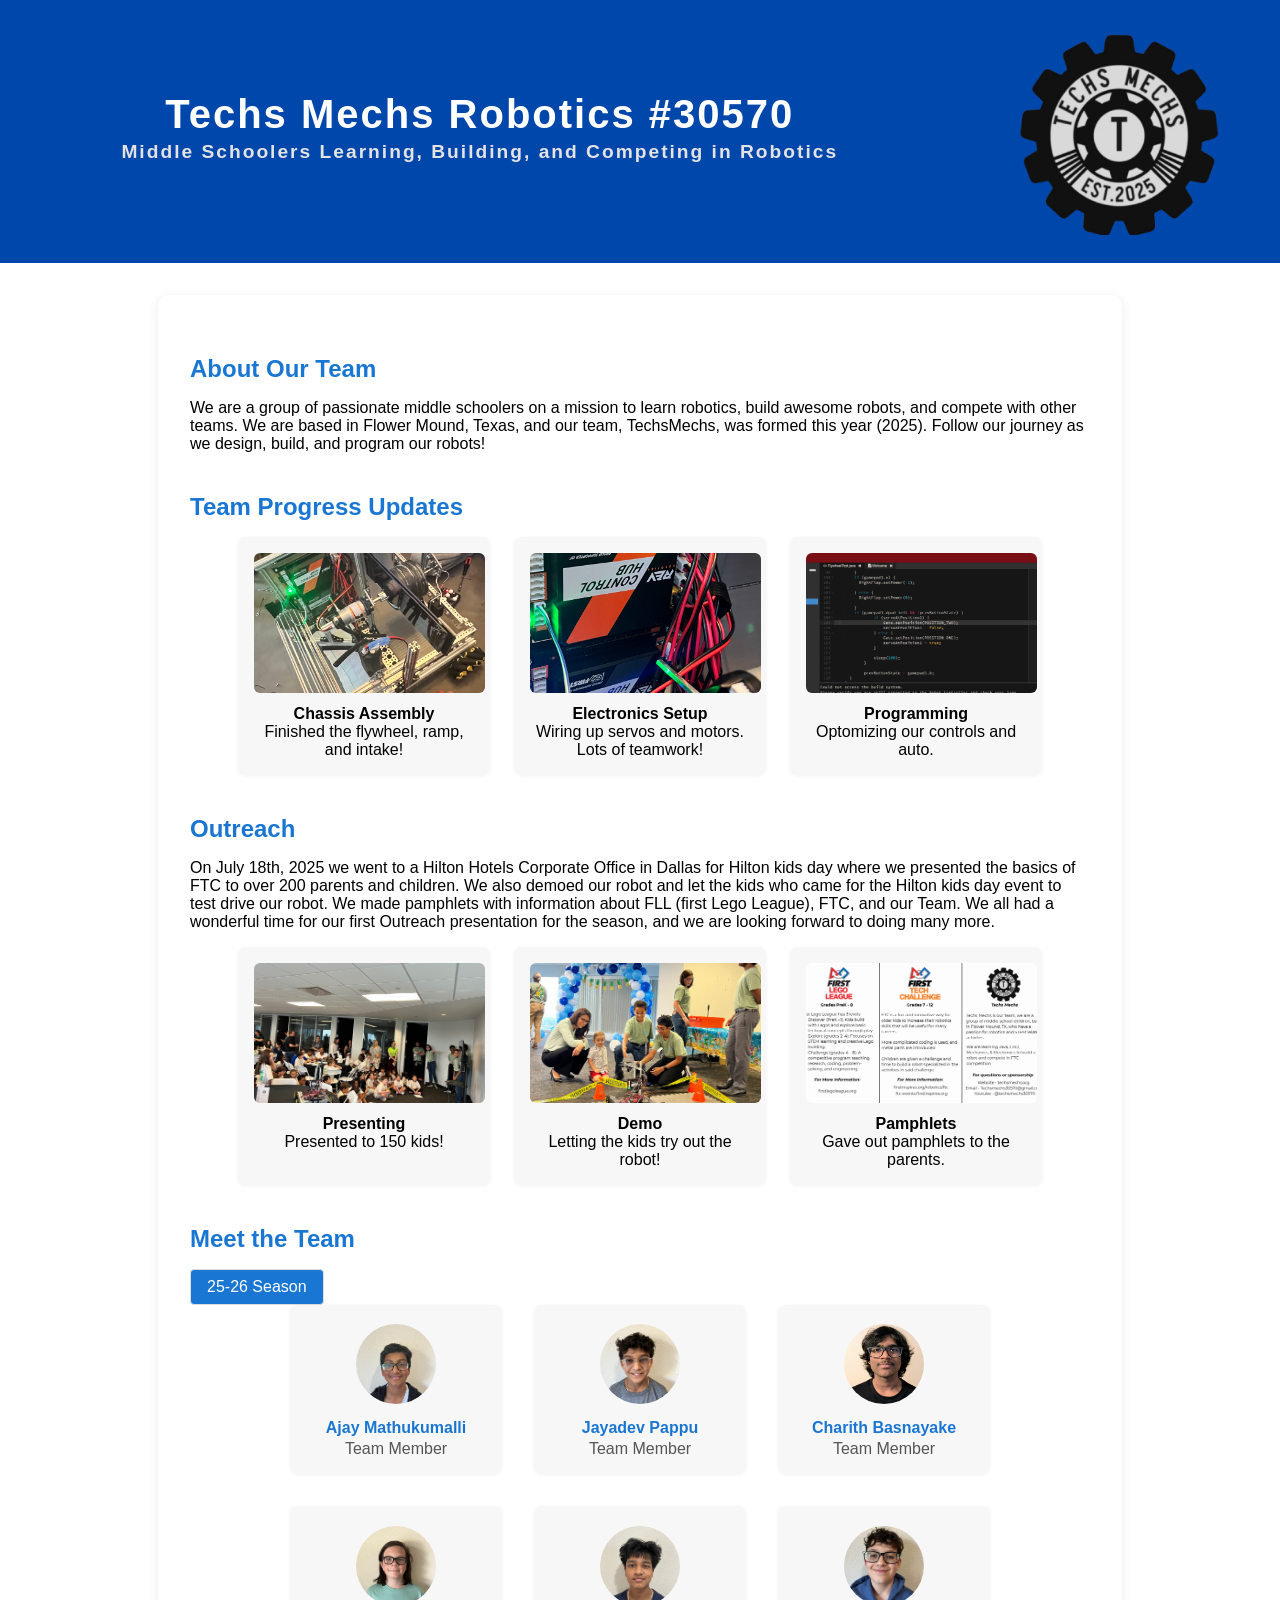
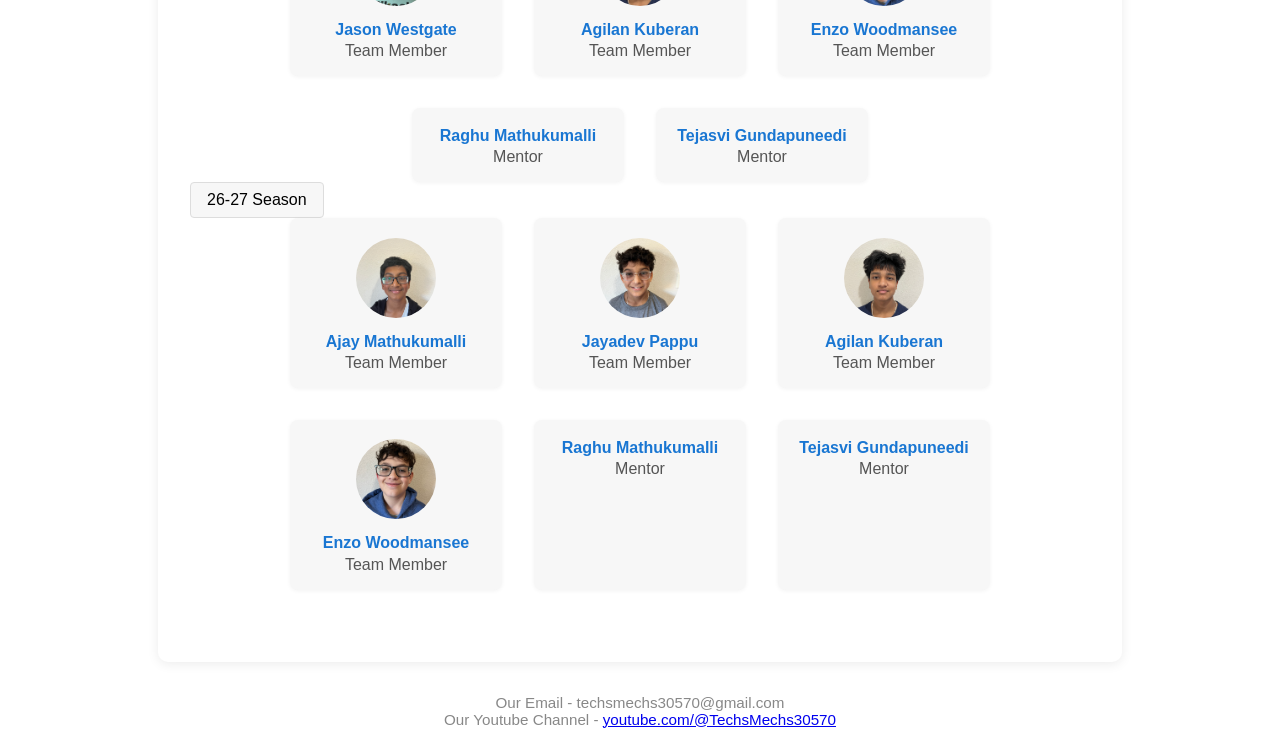
==== exteammatechanges.html @ f2b163ba "fixed the tab system" ====
<!DOCTYPE html>
<html>
<head>
    <title>Techs Mechs Robotics #30570</title>
    <meta charset="UTF-8">
    <meta name="viewport" content="width=device-width, initial-scale=1.0">
    <style>
        body {
            font-family: 'Segoe UI', Arial, sans-serif;
            background: #ffffff;
            margin: 0;
            padding: 0;
            border-radius: 10px;
        }
        header {
            background: #0047AB;
            color: #fff;
            padding: 2rem 0 1rem 0;
            text-align: center;
            font-size: 2.5rem;
            letter-spacing: 2px;
        }
        .subtitle {
            font-size: 1.2rem;
            color: #e3e3e3;
            margin-bottom: 1.5rem;
        }
        main {
            max-width: 900px;
            margin: 2rem auto;
            background: #fff;
            border-radius: 10px;
            box-shadow: 0 2px 12px rgba(0,0,0,0.08);
            padding: 2.5rem 2rem 2rem 2rem;
        }
        section {
            margin-bottom: 2.5rem;
        }
        h2 {
            color: #1976d2;
            margin-bottom: 1rem;
        }
        .progress-gallery {
            display: flex;
            gap: 1.5rem;
            flex-wrap: wrap;
            justify-content: center;
        }
        .progress-item {
            background: #f7f7f7;
            border-radius: 8px;
            box-shadow: 0 1px 4px rgba(0,0,0,0.05);
            width: 220px;
            padding: 1rem;
            text-align: center;
        }
        .progress-item img {
            width: 105%;
            height: 140px;
            object-fit: cover;
            border-radius: 6px;
            margin-bottom: 0.5rem;
            background: #e0e0e0;
        }
        .team-members {
            display: flex;
            flex-wrap: wrap;
            gap: 2rem;
            justify-content: center;
        }
        .member-card {
            background: #f7f7f7;
            border-radius: 8px;
            box-shadow: 0 1px 4px rgba(0,0,0,0.05);
            width: 180px;
            padding: 1.2rem 1rem 1rem 1rem;
            text-align: center;
        }
        .member-card img {
            width: 80px;
            height: 80px;
            object-fit: cover;
            border-radius: 50%;
            margin-bottom: 0.7rem;
            background: #e0e0e0;
        }
        .member-name {
            font-weight: bold;
            color: #1976d2;
            margin-bottom: 0.2rem;
        }
        .member-role {
            color: #555;
            font-size: 1rem;
        }
        footer {
            text-align: center;
            color: #888;
            margin: 2rem 0 1rem 0;
            font-size: 0.95rem;
        }
         table, th, td {
  border:0px solid black;
}
table {
font-family: Arial;
font-size: 2.5rem;
}
        .tab-container {
            position: relative;
        }
        .tab-button {
            display: inline-block;
            margin-right: 1rem;
            background: #f7f7f7;
            border: 1px solid #ddd;
            padding: 0.5rem 1rem;
            cursor: pointer;
            border-radius: 4px;
            transition: background 0.3s;
        }
        input[type="radio"] {
            display: none;
        }
        input[type="radio"]:checked + label {
            background: #1976d2;
            color: white;
        }
        .tab-content {
            display: none;
        }
        input[type="radio"]:checked ~ .tab-content {
            display: block;
        }
    </style>
</head>
<body>
    <header>
          <table style="width:100%">
  <tr>
    <th style="width:75%">
    	<table style="width:100%">
        	<tr>
            	<th>Techs Mechs Robotics #30570 </th>
            </tr>
            <tr>
            	<td><div class="subtitle">Middle Schoolers Learning, Building, and Competing in Robotics</div></td>
            </tr>
        </table>
    </th>
    <th> <img src="Logo.png" alt="Seven" width="200" height="200"></th>
  </tr>
</table>
    </header>
    <main>
        <section>
            <h2>About Our Team</h2>
            <p>We are a group of passionate middle schoolers on a mission to learn robotics, build awesome robots, and compete with other teams. We are based in Flower Mound, Texas, and our team, TechsMechs, was formed this year (2025). Follow our journey as we design, build, and program our robots!
</p>
        </section>
        <section>
            <h2>Team Progress Updates</h2>
            <div class="progress-gallery">
                <div class="progress-item">
                    <img src="Robot-Photo.jpg" alt="Robot Build 1">
                    <div><strong>Chassis Assembly</strong></div>
                    <div>Finished the flywheel, ramp, and intake!</div>
                </div>
                <div class="progress-item">
                    <img src="Wires-Photo.jpg" alt="Robot Build 2">
                    <div><strong>Electronics Setup</strong></div>
                    <div>Wiring up servos and motors. Lots of teamwork!</div>
                </div>
                <div class="progress-item">
                    <img src="Code-Photo.png" alt="Robot Build 3">
                    <div><strong>Programming</strong></div>
                    <div>Optomizing our controls and auto.</div>
                </div>
                <!-- Add more progress items as needed -->
            </div>
        </section>
        <section>
            <h2>Outreach</h2>
            <p>On July 18th, 2025 we went to a Hilton Hotels Corporate Office in Dallas for Hilton kids day where we presented the basics of FTC to over 200 parents and children. We also demoed our robot and let the kids who came for the Hilton kids day event to test drive our robot. We made pamphlets with information about FLL (first Lego League), FTC, and our Team. We all had a wonderful time for our first Outreach presentation for the season, and we are looking forward to doing many more.
        </p>        
            <div class="progress-gallery">
                <div class="progress-item">
                    <img src="Presentation.jpg" alt="Outreach Photo 1">
                    <div><strong>Presenting</strong></div>
                    <div>Presented to 150 kids!</div>
                </div>
                <div class="progress-item">
                    <img src="Demo.jpg.jpg" alt="Outreach Photo 2">
                    <div><strong>Demo</strong></div>
                    <div>Letting the kids try out the robot!</div>
                </div>
                <div class="progress-item">
                    <img src="Pamphlet.png.png" alt="Outreach Photo 3">
                    <div><strong>Pamphlets</strong></div>
                    <div>Gave out pamphlets to the parents.</div>
                </div>
                <!-- Add more progress items as needed -->
            </div>
        </section>
        <section>
            <h2>Meet the Team</h2>
            <div class="tab-container">
                <input type="radio" id="tab1" name="tabs" checked>
                <label for="tab1" class="tab-button">25-26 Season</label>
                <div class="tab-content">
                    <div class="team-members">
                        <div class="member-card">
                            <img src="Ajay-Photo.jpg" alt="Team Member 1">
                            <div class="member-name">Ajay Mathukumalli</div>
                            <div class="member-role">Team Member</div>
                        </div>
                        <div class="member-card">
                            <img src="Jay-Photo.jpg" alt="Team Member 2">
                            <div class="member-name">Jayadev Pappu</div>
                            <div class="member-role">Team Member</div>
                        </div>
                        <div class="member-card">
                            <img src="Charith-Photo.jpg" alt="Team Member 3">
                            <div class="member-name">Charith Basnayake</div>
                            <div class="member-role">Team Member</div>
                        </div>
                        <div class="member-card">
                            <img src="Jason-Photo.jpg" alt="Team Member 4">
                            <div class="member-name">Jason Westgate</div>
                            <div class="member-role">Team Member</div>
                        </div>
                        <div class="member-card">
                            <img src="Agilin-photo.jpg" alt="Team Member 5">
                            <div class="member-name">Agilan Kuberan</div>
                            <div class="member-role">Team Member</div>
                        </div>
                        <div class="member-card">
                            <img src="Enzo-Photo.jpg" alt="Team Member 6">
                            <div class="member-name">Enzo Woodmansee</div>
                            <div class="member-role">Team Member</div>
                        </div>
                        <div class="member-card">
                            <div class="member-name">Raghu Mathukumalli</div>
                            <div class="member-role">Mentor</div>
                        </div>
                        <div class="member-card">
                            <div class="member-name">Tejasvi Gundapuneedi</div>
                            <div class="member-role">Mentor</div>
                        </div>
                        <!-- Add more member cards as needed -->
                    </div>
                </div>
                <input type="radio" id="tab2" name="tabs">
                <label for="tab2" class="tab-button">26-27 Season</label>
                <div class="tab-content">
                    <div class="team-members">
                        <div class="member-card">
                            <img src="Ajay-Photo.jpg" alt="Team Member 1">
                            <div class="member-name">Ajay Mathukumalli</div>
                            <div class="member-role">Team Member</div>
                        </div>
                        <div class="member-card">
                            <img src="Jay-Photo.jpg" alt="Team Member 2">
                            <div class="member-name">Jayadev Pappu</div>
                            <div class="member-role">Team Member</div>
                        </div>
                        <div class="member-card">
                            <img src="Agilin-photo.jpg" alt="Team Member 5">
                            <div class="member-name">Agilan Kuberan</div>
                            <div class="member-role">Team Member</div>
                        </div>
                        <div class="member-card">
                            <img src="Enzo-Photo.jpg" alt="Team Member 6">
                            <div class="member-name">Enzo Woodmansee</div>
                            <div class="member-role">Team Member</div>
                        </div>
                        <div class="member-card">
                            <div class="member-name">Raghu Mathukumalli</div>
                            <div class="member-role">Mentor</div>
                        </div>
                        <div class="member-card">
                            <div class="member-name">Tejasvi Gundapuneedi</div>
                            <div class="member-role">Mentor</div>
                        </div>
                        <!-- Add more member cards as needed -->
                    </div>
                </div>
            </div>
        </section>
    </main>
    <footer>
       <p> Our Email - techsmechs30570@gmail.com <br>
      Our Youtube Channel - <a href="https://www.youtube.com/@TechsMechs30570">youtube.com/@TechsMechs30570</a></p>
    </footer>
</body>
                    </html>
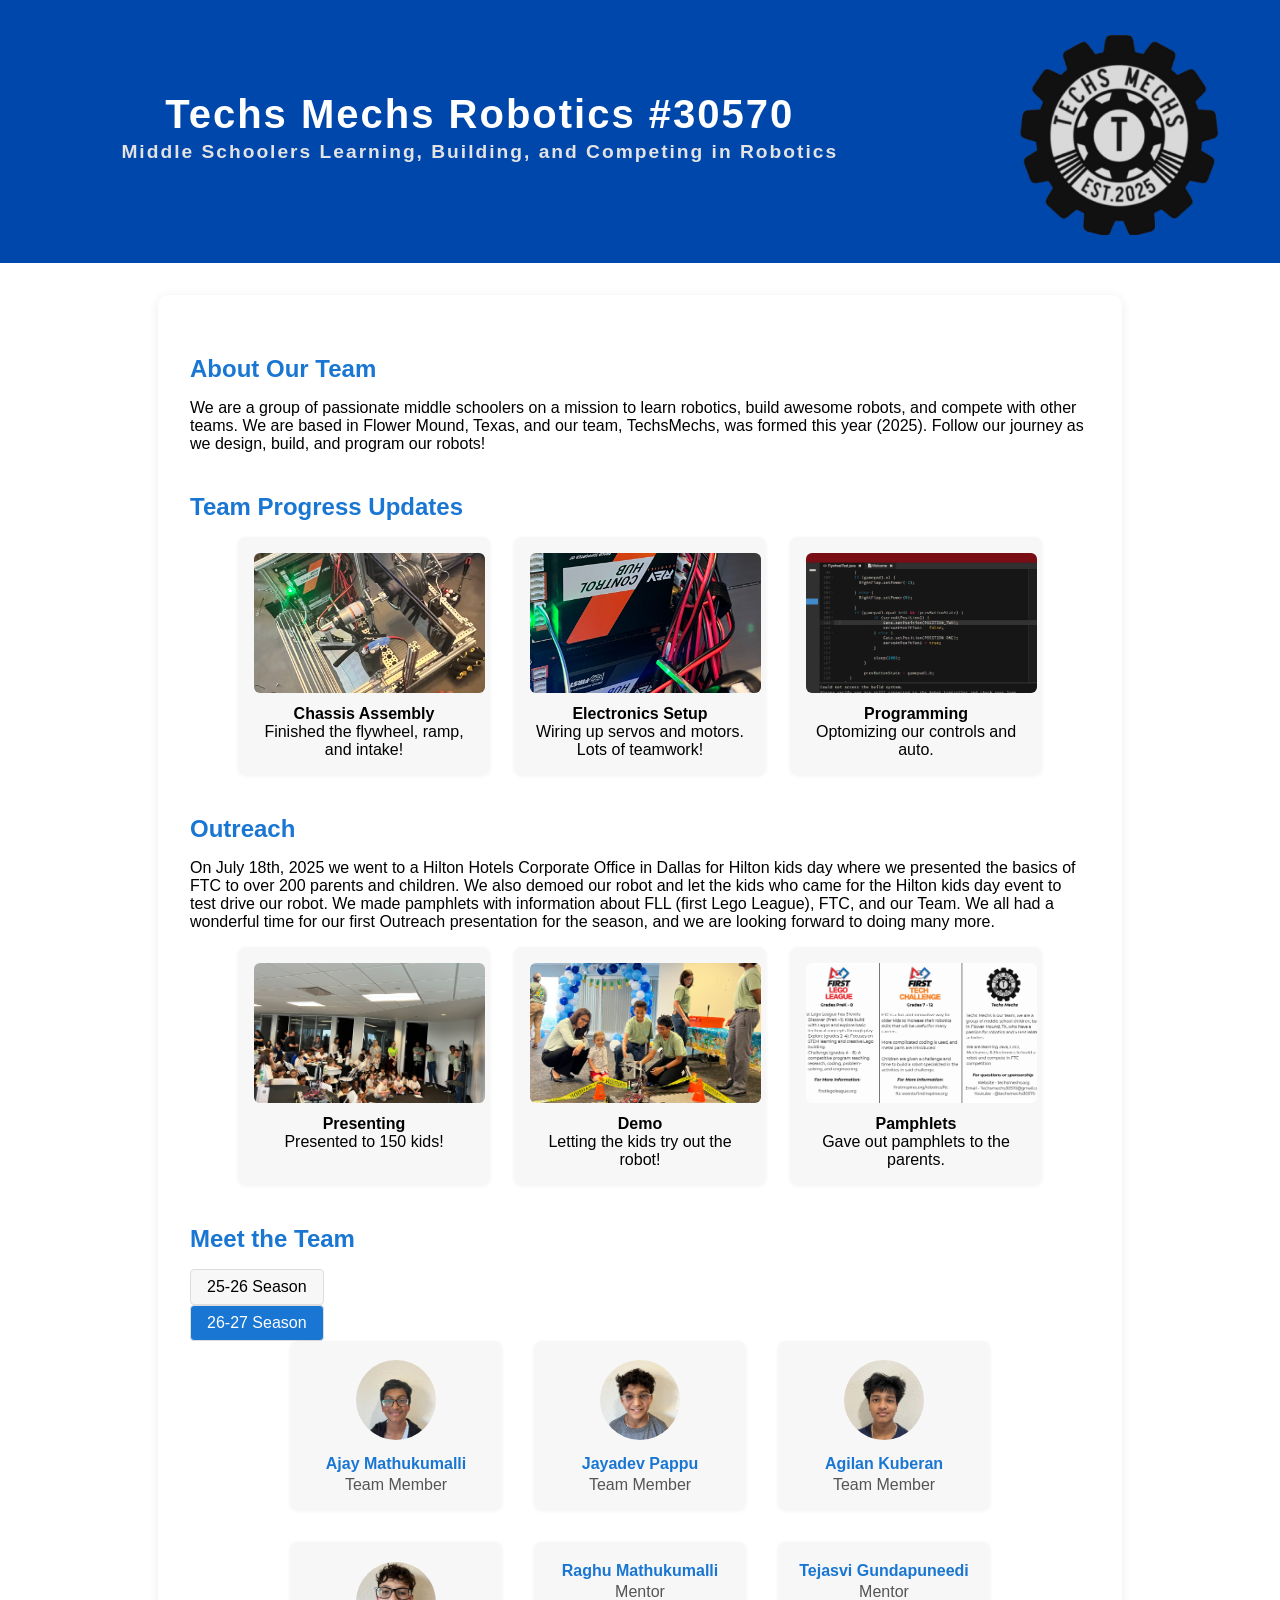
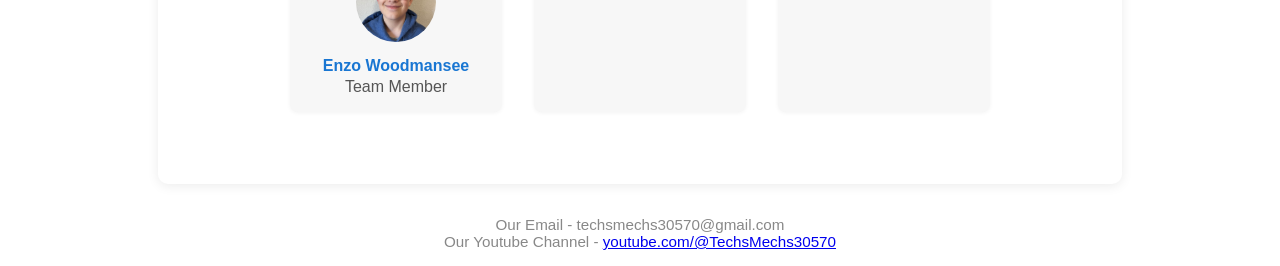
==== commit f701a74e: "fixed the tabs" ====
--- a/exteammatechanges.html
+++ b/exteammatechanges.html
@@ -122,14 +122,14 @@
         input[type="radio"] {
             display: none;
         }
-        input[type="radio"]:checked + label {
+        .tab input[type="radio"]:checked + label {
             background: #1976d2;
             color: white;
         }
-        .tab-content {
+        .tab .tab-content {
             display: none;
         }
-        input[type="radio"]:checked ~ .tab-content {
+        .tab input[type="radio"]:checked ~ .tab-content {
             display: block;
         }
     </style>
@@ -205,84 +205,88 @@
         <section>
             <h2>Meet the Team</h2>
             <div class="tab-container">
-                <input type="radio" id="tab1" name="tabs" checked>
-                <label for="tab1" class="tab-button">25-26 Season</label>
-                <div class="tab-content">
-                    <div class="team-members">
-                        <div class="member-card">
-                            <img src="Ajay-Photo.jpg" alt="Team Member 1">
-                            <div class="member-name">Ajay Mathukumalli</div>
-                            <div class="member-role">Team Member</div>
+                <div class="tab">
+                    <input type="radio" id="tab1" name="tabs">
+                    <label for="tab1" class="tab-button">25-26 Season</label>
+                    <div class="tab-content">
+                        <div class="team-members">
+                            <div class="member-card">
+                                <img src="Ajay-Photo.jpg" alt="Team Member 1">
+                                <div class="member-name">Ajay Mathukumalli</div>
+                                <div class="member-role">Team Member</div>
+                            </div>
+                            <div class="member-card">
+                                <img src="Jay-Photo.jpg" alt="Team Member 2">
+                                <div class="member-name">Jayadev Pappu</div>
+                                <div class="member-role">Team Member</div>
+                            </div>
+                            <div class="member-card">
+                                <img src="Charith-Photo.jpg" alt="Team Member 3">
+                                <div class="member-name">Charith Basnayake</div>
+                                <div class="member-role">Team Member</div>
+                            </div>
+                            <div class="member-card">
+                                <img src="Jason-Photo.jpg" alt="Team Member 4">
+                                <div class="member-name">Jason Westgate</div>
+                                <div class="member-role">Team Member</div>
+                            </div>
+                            <div class="member-card">
+                                <img src="Agilin-photo.jpg" alt="Team Member 5">
+                                <div class="member-name">Agilan Kuberan</div>
+                                <div class="member-role">Team Member</div>
+                            </div>
+                            <div class="member-card">
+                                <img src="Enzo-Photo.jpg" alt="Team Member 6">
+                                <div class="member-name">Enzo Woodmansee</div>
+                                <div class="member-role">Team Member</div>
+                            </div>
+                            <div class="member-card">
+                                <div class="member-name">Raghu Mathukumalli</div>
+                                <div class="member-role">Mentor</div>
+                            </div>
+                            <div class="member-card">
+                                <div class="member-name">Tejasvi Gundapuneedi</div>
+                                <div class="member-role">Mentor</div>
+                            </div>
+                            <!-- Add more member cards as needed -->
                         </div>
-                        <div class="member-card">
-                            <img src="Jay-Photo.jpg" alt="Team Member 2">
-                            <div class="member-name">Jayadev Pappu</div>
-                            <div class="member-role">Team Member</div>
+                    </div>
+                </div>
+                <div class="tab">
+                    <input type="radio" id="tab2" name="tabs" checked>
+                    <label for="tab2" class="tab-button">26-27 Season</label>
+                    <div class="tab-content">
+                        <div class="team-members">
+                            <div class="member-card">
+                                <img src="Ajay-Photo.jpg" alt="Team Member 1">
+                                <div class="member-name">Ajay Mathukumalli</div>
+                                <div class="member-role">Team Member</div>
+                            </div>
+                            <div class="member-card">
+                                <img src="Jay-Photo.jpg" alt="Team Member 2">
+                                <div class="member-name">Jayadev Pappu</div>
+                                <div class="member-role">Team Member</div>
+                            </div>
+                            <div class="member-card">
+                                <img src="Agilin-photo.jpg" alt="Team Member 5">
+                                <div class="member-name">Agilan Kuberan</div>
+                                <div class="member-role">Team Member</div>
+                            </div>
+                            <div class="member-card">
+                                <img src="Enzo-Photo.jpg" alt="Team Member 6">
+                                <div class="member-name">Enzo Woodmansee</div>
+                                <div class="member-role">Team Member</div>
+                            </div>
+                            <div class="member-card">
+                                <div class="member-name">Raghu Mathukumalli</div>
+                                <div class="member-role">Mentor</div>
+                            </div>
+                            <div class="member-card">
+                                <div class="member-name">Tejasvi Gundapuneedi</div>
+                                <div class="member-role">Mentor</div>
+                            </div>
+                            <!-- Add more member cards as needed -->
                         </div>
-                        <div class="member-card">
-                            <img src="Charith-Photo.jpg" alt="Team Member 3">
-                            <div class="member-name">Charith Basnayake</div>
-                            <div class="member-role">Team Member</div>
-                        </div>
-                        <div class="member-card">
-                            <img src="Jason-Photo.jpg" alt="Team Member 4">
-                            <div class="member-name">Jason Westgate</div>
-                            <div class="member-role">Team Member</div>
-                        </div>
-                        <div class="member-card">
-                            <img src="Agilin-photo.jpg" alt="Team Member 5">
-                            <div class="member-name">Agilan Kuberan</div>
-                            <div class="member-role">Team Member</div>
-                        </div>
-                        <div class="member-card">
-                            <img src="Enzo-Photo.jpg" alt="Team Member 6">
-                            <div class="member-name">Enzo Woodmansee</div>
-                            <div class="member-role">Team Member</div>
-                        </div>
-                        <div class="member-card">
-                            <div class="member-name">Raghu Mathukumalli</div>
-                            <div class="member-role">Mentor</div>
-                        </div>
-                        <div class="member-card">
-                            <div class="member-name">Tejasvi Gundapuneedi</div>
-                            <div class="member-role">Mentor</div>
-                        </div>
-                        <!-- Add more member cards as needed -->
-                    </div>
-                </div>
-                <input type="radio" id="tab2" name="tabs">
-                <label for="tab2" class="tab-button">26-27 Season</label>
-                <div class="tab-content">
-                    <div class="team-members">
-                        <div class="member-card">
-                            <img src="Ajay-Photo.jpg" alt="Team Member 1">
-                            <div class="member-name">Ajay Mathukumalli</div>
-                            <div class="member-role">Team Member</div>
-                        </div>
-                        <div class="member-card">
-                            <img src="Jay-Photo.jpg" alt="Team Member 2">
-                            <div class="member-name">Jayadev Pappu</div>
-                            <div class="member-role">Team Member</div>
-                        </div>
-                        <div class="member-card">
-                            <img src="Agilin-photo.jpg" alt="Team Member 5">
-                            <div class="member-name">Agilan Kuberan</div>
-                            <div class="member-role">Team Member</div>
-                        </div>
-                        <div class="member-card">
-                            <img src="Enzo-Photo.jpg" alt="Team Member 6">
-                            <div class="member-name">Enzo Woodmansee</div>
-                            <div class="member-role">Team Member</div>
-                        </div>
-                        <div class="member-card">
-                            <div class="member-name">Raghu Mathukumalli</div>
-                            <div class="member-role">Mentor</div>
-                        </div>
-                        <div class="member-card">
-                            <div class="member-name">Tejasvi Gundapuneedi</div>
-                            <div class="member-role">Mentor</div>
-                        </div>
-                        <!-- Add more member cards as needed -->
                     </div>
                 </div>
             </div>
